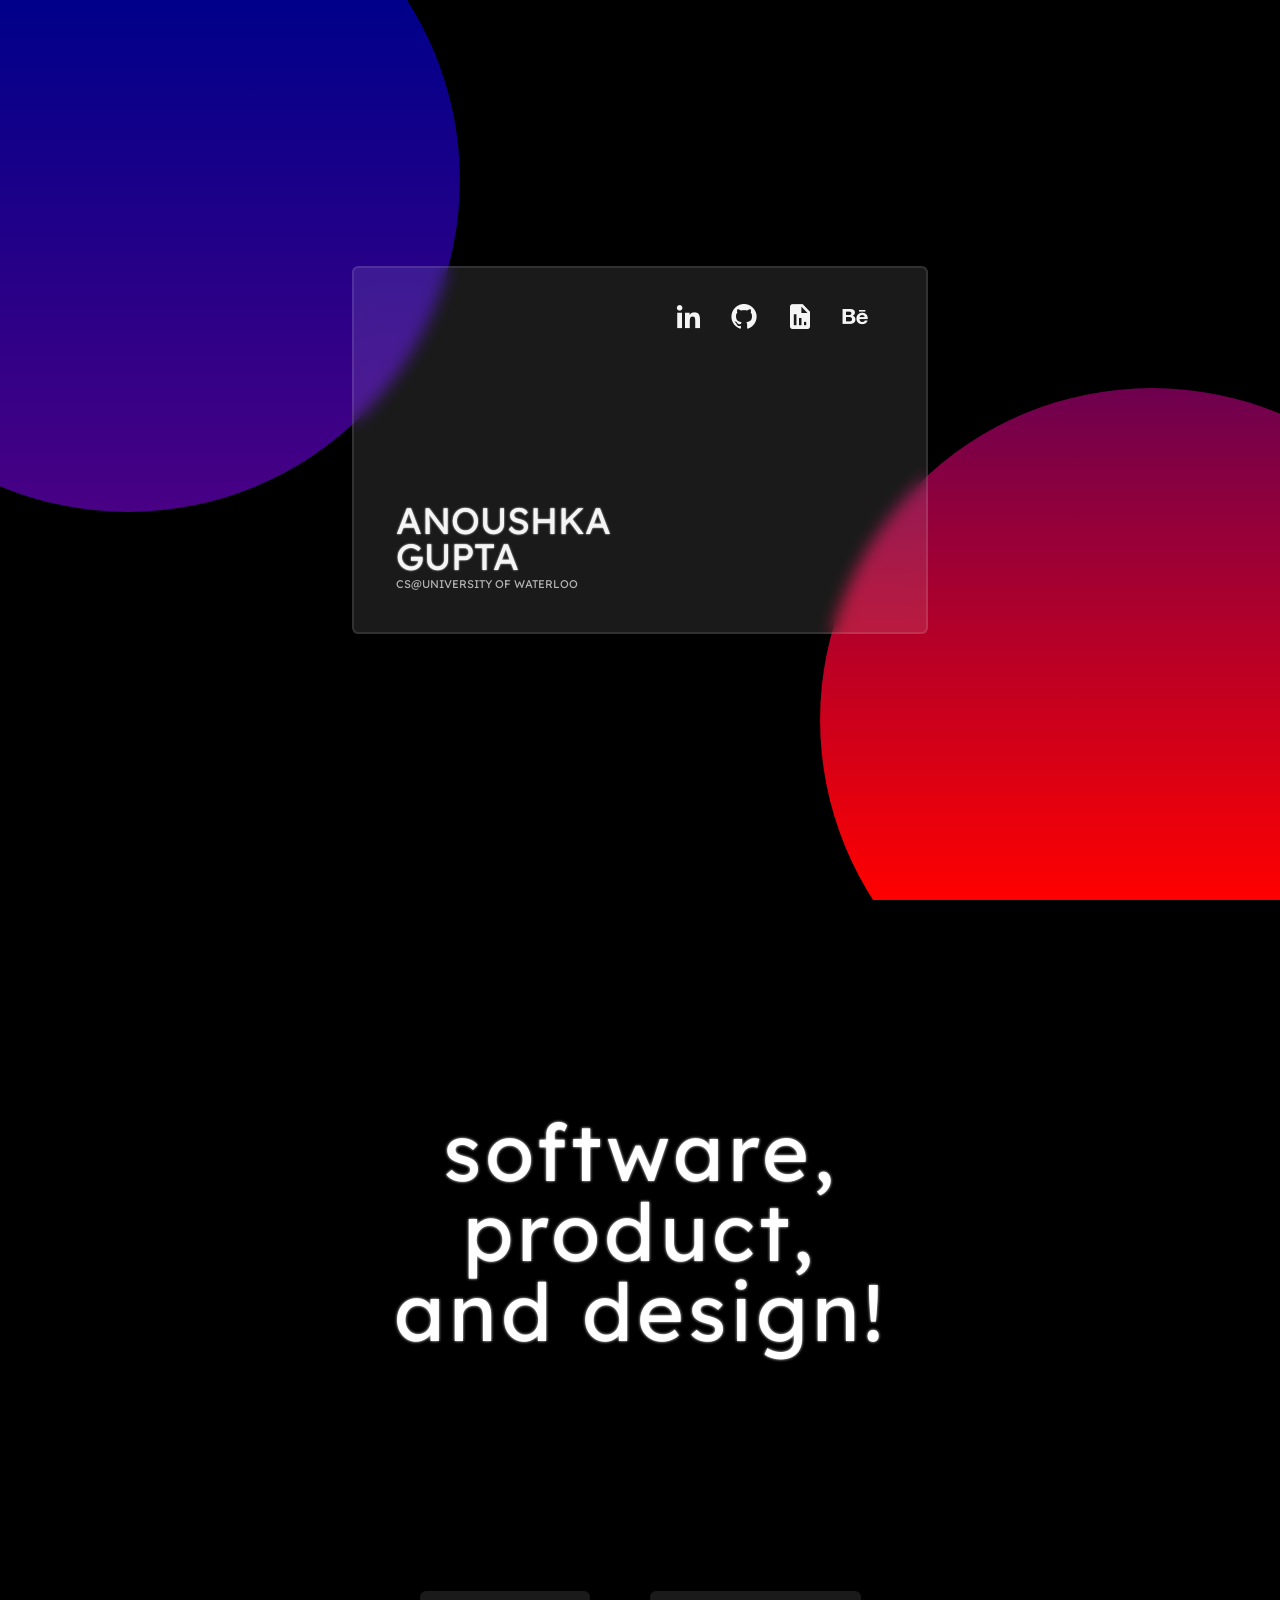
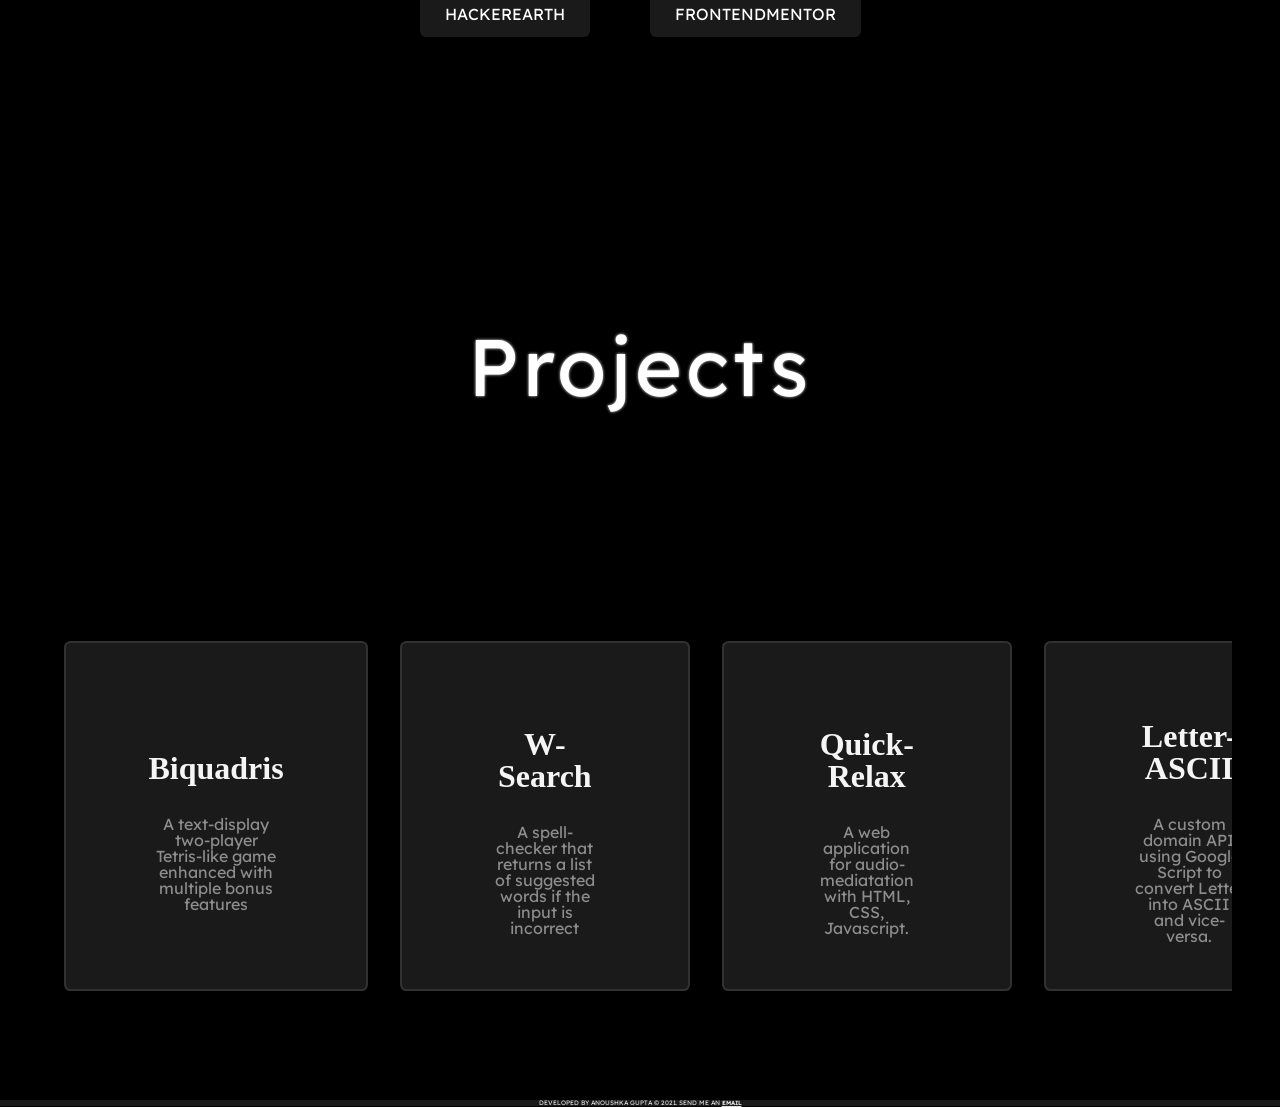
==== index.html @ e60e5bf3 "Updating for S22" ====
<!DOCTYPE html>
<html lang="en">
<head>
  <meta charset="UTF-8">
  <meta name="viewport" content="width=device-width, initial-scale=1.0">
  
  <title>Anoushka Gupta</title>
 

  <link href='https://unpkg.com/boxicons@2.0.7/css/boxicons.min.css' rel='stylesheet'>

   <link rel="preconnect" href="https://fonts.gstatic.com"> 
   <link href="https://fonts.googleapis.com/css2?family=Lexend+Deca&display=swap" rel="stylesheet">

   <link rel="preconnect" href="https://fonts.gstatic.com"> 
<link href="https://fonts.googleapis.com/css2?family=Inter:wght@400;700&family=Lexend+Deca&display=swap" rel="stylesheet">

  <link rel="stylesheet" href="style.css">


  <meta property="og:title" content="Anoushka Gupta">
  <meta property="og:image" content="https://anoushkagupta876.github.io/AnoushkaG/1.png">
<!-- <meta property="og:image:type" content="image/png">
<meta property="og:image:width" content="1200">
<meta property="og:image:height" content="627"> -->

<meta property="og:description" content="Anoushka Gupta Portfolio Website">

<meta property="og:url" content="https://anoushkagupta876.github.io/AnoushkaG/">

</head>
<body>
 <main>
   <!-- <section class="one">
     <div class="container">

       <img src="flower.png" alt="">
        <h1>Anoushka Gupta</h1>
       
      

        <div class="contact">
          <a href="https://www.linkedin.com/in/anoushkagupta876/"><i class='bx bxl-linkedin'></i></a>
          <a href="https://github.com/anoushkagupta876"><i class='bx bxl-github' ></i></a>
          <a href="https://drive.google.com/file/d/1BugUFkMf6nNYrSClUVj5r0f8w2D7JirQ/view?usp=sharing"><i class='bx bxs-report' ></i></a>
          <a href="https://www.behance.net/anoushkaguptaa"><i class='bx bxl-behance' ></i></a>
        </div>
     </div>
   </section> -->

   <section class="two">

     <div class="container2">
       
         <div class="container">

          <div class="name">
            <h1>Anoushka Gupta</h1>
            <p>CS@University of Waterloo</p>
          </div>
           
   
           <div class="contact">
             <a href="https://www.linkedin.com/in/anoushkagupta876/"><i class='bx bxl-linkedin'></i></a>
             <a href="https://github.com/anoushkagupta876"><i class='bx bxl-github' ></i></a>
             <a href="https://drive.google.com/file/d/1aOTqMyixsvARB3RuwVSK7rl6WWq67dU3/view?usp=sharing"><i class='bx bxs-report' ></i></a>
             <a href="https://www.behance.net/anoushkaguptaa"><i class='bx bxl-behance' ></i></a>
           </div>
        </div>
        </div>


        

        </div>
        </section>

       <section class="three">
         <div class="container2">
           <div class="container3">
             <div class="intro">
<!-- <p> Hi! I am currently pursuing Bachelor of Computer Science Co-op @ University of Waterloo (2025)</p> -->

<h1>
  software, <br> product, <br> and design!
</h1>
             </div>

            

         <div class="profile">
          <div class="container4">
            <h2>
              <a href="http://www.hackerearth.com/@anoushka30" class="">HackerEarth</a>
            </h2>
         
            <h2>
            <a href="https://www.frontendmentor.io/profile/anoushkagupta876" class="">
              Frontendmentor</a>
            </h2>

          </div>
         </div>
       </section>



       <section class="four">
         <div class="container2">


          <div class="container3">
            <div class="intro">
                <h1>
                  Projects
                </h1>
            </div>
          </div>

          <div class="vol">

                <a href="https://github.com/anoushkagupta876/biquadris" style="text-decoration: none"><div class="point">
      
                  <div class="overlay">
                    
                    <h2>Biquadris</h2>
                  <p>
                    A text-display two-player Tetris-like game enhanced with multiple bonus features
                  </p>
                  </div>
                  
                  </div></a>

               <div class="point">
      
                  <div class="overlay">
                    <h2>W-Search</h2>
                  <p>
                   A spell-checker that returns a list of suggested words if the input is incorrect                  
                    </p>
                  </div>
                  
                </div>
            
                <div class="point">
      
                  <div class="overlay">
                    <h2>Quick-Relax</h2>
                  <p>
                    A web application for audio-mediatation with HTML, CSS, Javascript.
                  </p>
                  </div>
                  
                </div>

                <div class="point">
      
                  <div class="overlay">
                    <h2>Letter-ASCII</h2>
                  <p>
                   A custom domain API using Google Script to convert Letter into ASCII and vice-versa.
                  </p>
                  </div>
                  
                </div>


                <div class="point">
      
                  <div class="overlay">
                    <h2>Soundmist</h2>
                  <p>
                    A playlist creation program created using C++ File Handling.
                  </p>
                  </div>
                  
                </div>


                <div class="point">
      
                  <div class="overlay">
                    <h2>iLearn</h2>
                  <p>
                    An UI/UX android concept to help the visually impaired be self-independent.
                  </p>
                  </div>
                  
                </div>

             </div>
           </div>
         </div>

         </div>
       </section>
        
 </main>

<footer>
  <p>
    Developed by Anoushka Gupta
    </a> &copy; 2021.
    Send me an <a href="mailto: a364gupt@uwaterloo.ca.com">email</a>
  </p>
</footer>

 
</body>
</html>
---- style.css ----
html, body, div, span, applet, object, iframe,
h1, h2, h3, h4, h5, h6, p, blockquote, pre,
a, abbr, acronym, address, big, cite, code,
del, dfn, em, img, ins, kbd, q, s, samp,
small, strike, strong, sub, sup, tt, var,
b, u, i, center,
dl, dt, dd, ol, ul, li,
fieldset, form, label, legend,
table, caption, tbody, tfoot, thead, tr, th, td,
article, aside, canvas, details, embed, 
figure, figcaption, footer, header, hgroup, 
menu, nav, output, ruby, section, summary,
time, mark, audio, video {
	margin: 0;
	padding: 0;
	border: 0;
	font-size: 100%;
	font: inherit;
	vertical-align: baseline;
}
/* HTML5 display-role reset for older browsers */
article, aside, details, figcaption, figure, 
footer, header, hgroup, menu, nav, section {
	display: block;
}
body {
	line-height: 1;
}
ol, ul {
	list-style: none;
}
blockquote, q {
	quotes: none;
}
blockquote:before, blockquote:after,
q:before, q:after {
	content: '';
	content: none;
}
table {
	border-collapse: collapse;
	border-spacing: 0;
}

/* --------- */


html{
  background-color: black;
  /* background: #161623; */
  /* overflow-y: hidden; */
  box-sizing: border-box;

}

body, .container2{
  display: flex;
  justify-content: center;
  align-items: center;
  flex-wrap: wrap;
  min-height: 100vh;
  /* background-color: silver; */
 
}


body{
  scroll-snap-type: y mandatory;

}

section{
  scroll-snap-align: start;
  height: 100vh;
  width: 100vw;
  position: relative;
  z-index: 20;
}
.two img{
  width: 200px;
}

.container{
  z-index: 20;
}

body::before{
  
  content: '';
  position: absolute;
  top: 0;
  left: 0;
  width: 100%;
  height: 100%;
  background: linear-gradient(#FF005C, #FC3C00 50%);
  background: linear-gradient(darkblue, red);
  clip-path: circle(30% at right 80%);
  position: fixed;
  
}


body::after{

  content: '';
  position: absolute;
  top: 0;
  left: 0;
  width: 100%;
  height: 100%;
  background: linear-gradient(darkblue
  ,purple );
  clip-path: circle(30% at 10% 20%);
  position: fixed;
}

.container{
background-color: rgba(255, 255, 255, 0.1);
backdrop-filter: blur(8px);
-webkit-backdrop-filter: blur(8px);
border: 2px solid rgba(255,255,255,0.1);
border-radius: 0.4em;

width: 60vw;
max-width: 508px;
height: 40vw;
max-height: 300px;

display: flex;
flex-direction: row;
justify-content: center;
align-items: center;

padding: 2em;

}

.name{
  flex: 1;
  align-self: flex-end;
  margin: 0.6em;
}
.container h1{
  
  font-family: 'Lexend Deca';
  text-transform: uppercase;
/* color: rgba(255, 255, 255, 0.8); */
color: whitesmoke;
font-size: 1.5em;
margin: 4px 0;
text-shadow: 0 0 2px white;
/* background-color: cornflowerblue; */
}

.container p{
  color: hsl(0, 0%, 70%);

  font-family: 'Lexend Deca';
  text-transform: uppercase;
  font-size: 0.7em;
  /* margin-left: 5px; */
}

.contact{
  flex: 1;
align-self: flex-start;
display: flex;
flex-direction: row;
justify-content: space-evenly;
/* background-color: crimson; */
}

i{
  font-size: 1.3em;
  color: whitesmoke;
  margin: 2px;
}


.container3{
  width: 90%;
  max-width: 960px;
  /* background-color: rgba(255, 255, 255, 0.5); */
  display: flex;
  flex-direction: column;
  justify-content: space-between;
   align-items: center;
   text-align: center;
}


.intro{
  width: 80%;
  max-width: 500px;;
  /* background-color: rgba(255, 255, 255, 0.5); */
  border-radius: 0.4em;
  padding: 1em 2em;
  margin: 2em 0;

}

.intro h1{

  font-family: 'Lexend Deca', cursive;
  font-size: 5em;
  letter-spacing: 4px;
 color: white;
 text-shadow: 0px 0px 3px whitesmoke;
 /* backdrop-filter: blur(10px);
 -webkit-backdrop-filter: blur(12px); */
}



.overlay h2{
  font-weight: bold;
  margin: 1em;
  font-size: 2em;
  color: whitesmoke;

}

.overlay p{
  font-family: 'Lexend Deca', sans-serif;
  padding: 0 1.5em;
  /* margin: 1em 0; */
  text-align: center;
  color: rgba(255, 255, 255, 0.5);
}

.profile{
  margin-top: 12em;
}
.container4{
  /* background-color: yellow; */
  display: flex;
 flex-direction: row;
 justify-content: center;
 align-items: flex-end;
}


.container4 h2{
  flex: 1;
  margin: 0 30px;
  border-radius: .4em;
  background-color:rgba(255, 255, 255, 0.1);
  padding: 15px 25px;
text-transform: uppercase;
font-family: "Lexend Deca", sans-serif;
  backdrop-filter: blur(8px);
  -webkit-backdrop-filter: blur(8px);
  font-size: 1em;
}

.container4 h2 a{
  color: white;
  text-decoration: none;
}

.vol{

  align-self: flex-start;
  display: flex;
/* justify-content: space-between; */
align-items: center;
text-align: center;
overflow: auto;
margin: 1em 2em;
/* background-color: tomato; */

}



.point{
  flex: 1;
  display: inline-block;
  /* background-color: rgba(255, 255, 255, 0.5); */
  border: 2px solid rgba(255, 255, 255, 0.1);
 width: 96%;
 max-width: 300px;
 
  border-radius: 0.4em;
  margin: 2em 1em;
  /* padding: 2em 0; */
background-color: indigo;
background-color: rgba(255, 255, 255, 0.1);
backdrop-filter: blur(8px);
-webkit-backdrop-filter: blur(8px);

}

.overlay{
  
  padding: 2em 2em;
margin: 1em 2em;
  height: 250px;
  /* background-color: teal; */
  display: flex;
  flex-direction: column;
  justify-content: center;
  align-items: center;
}



@media (max-width: 600px){
  
  .intro h1{
    font-size: 2em;
  }

  .container4{
    /* background-color: yellow; */
   
   flex-direction: column;
   justify-content: space-evenly;
   align-items: center;
  }

  .container4 h2{
    margin: 1em 0;
  }

  .vol{
    margin: auto 0.2em;
  }

  .overlay{
    padding: 0.2em 0.2em;
    margin: 1em 2em;
  }

  .profile{
    margin-top: 6em;
  }
  
}

@media (min-width: 500px){
  .container h1{
    /* background-color: yellowgreen; */
    font-size: 2.1em;
    
  }


  i{
    font-size: 1.9em;
  }
  

}

@media (min-width: 800px){
  .container h1{
    /* background-color: yellowgreen; */
    font-size: 2.3em;
  }



  i{
    font-size: 1.9em;
  }



  

}


@media (min-width: 1100px){

section{
  height: 100vh;
}
body:before{
  clip-path: circle(30% at 90% 80%);
}

body:after{
  /* clip-path: circle(300px at 30% 30%); */
  
}

.vol{
  margin: auto 3em;
  /* background-color: tomato; */
}


}


@media (min-width: 1500px){

  .section{
    height: 100vh;
  }
  body:before{
    clip-path: circle(40% at 88% bottom);
    background: linear-gradient(darkblue, red);
    /* background: linear-gradient(-1deg, #f00, #f0f); */
  }
  
  body:after{
    clip-path: circle(45% at 10% top);    
  }
}

footer{
  width: 100%;
  z-index: 20;
  backdrop-filter: blur(10px);
  -webkit-background-filter: blur(10px) ;
  /* background-color: white; */
  background-color: rgba(255, 255, 255, 0.1);
}
footer p{
text-align: center;
color: rgb(245, 245, 245, 0.9);
font-weight: normal;
font-size: 0.4em;
  font-family: 'Lexend Deca', sans-serif;
  text-transform: uppercase;
}

footer p a{
  color: rgb(245, 245, 245, 0.9);
  font-weight: bold;
  font-size: 0.5em;
    font-family: 'Lexend Deca', sans-serif;
    text-transform: uppercase;
    
  }
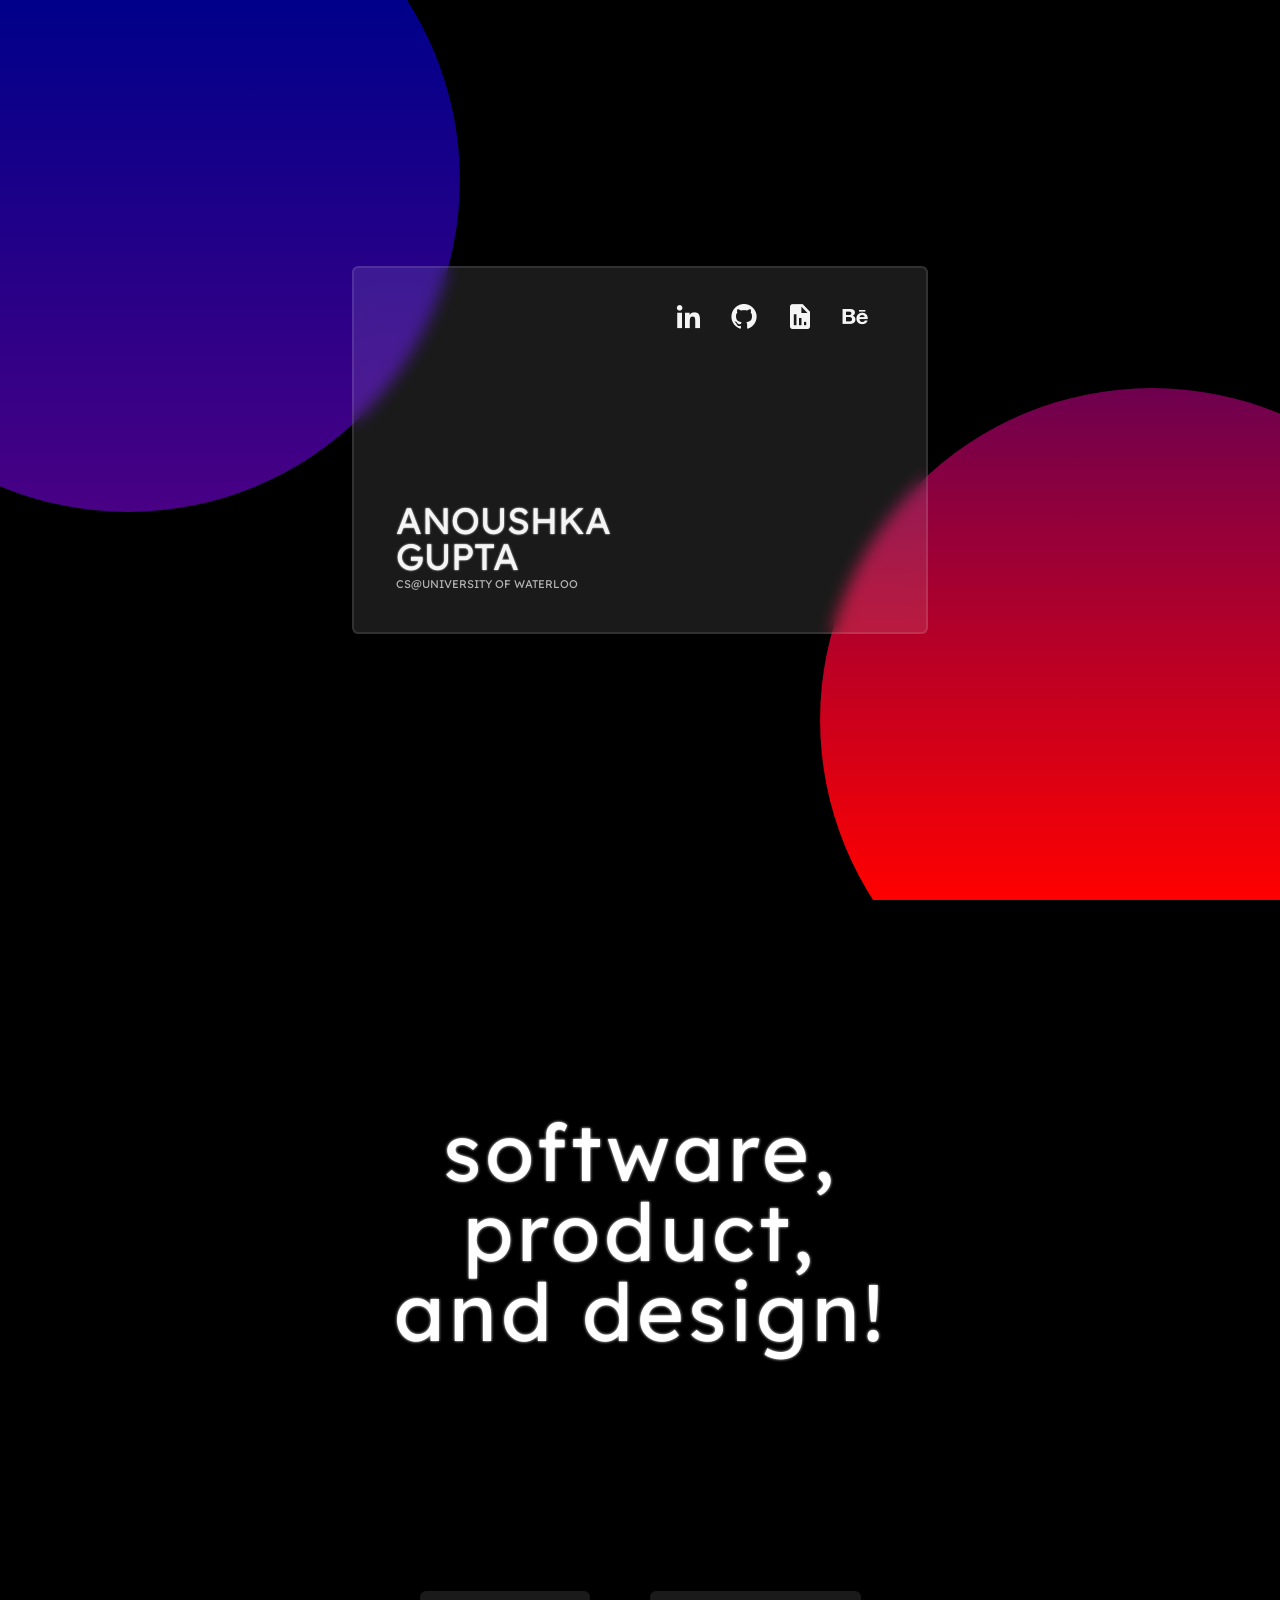
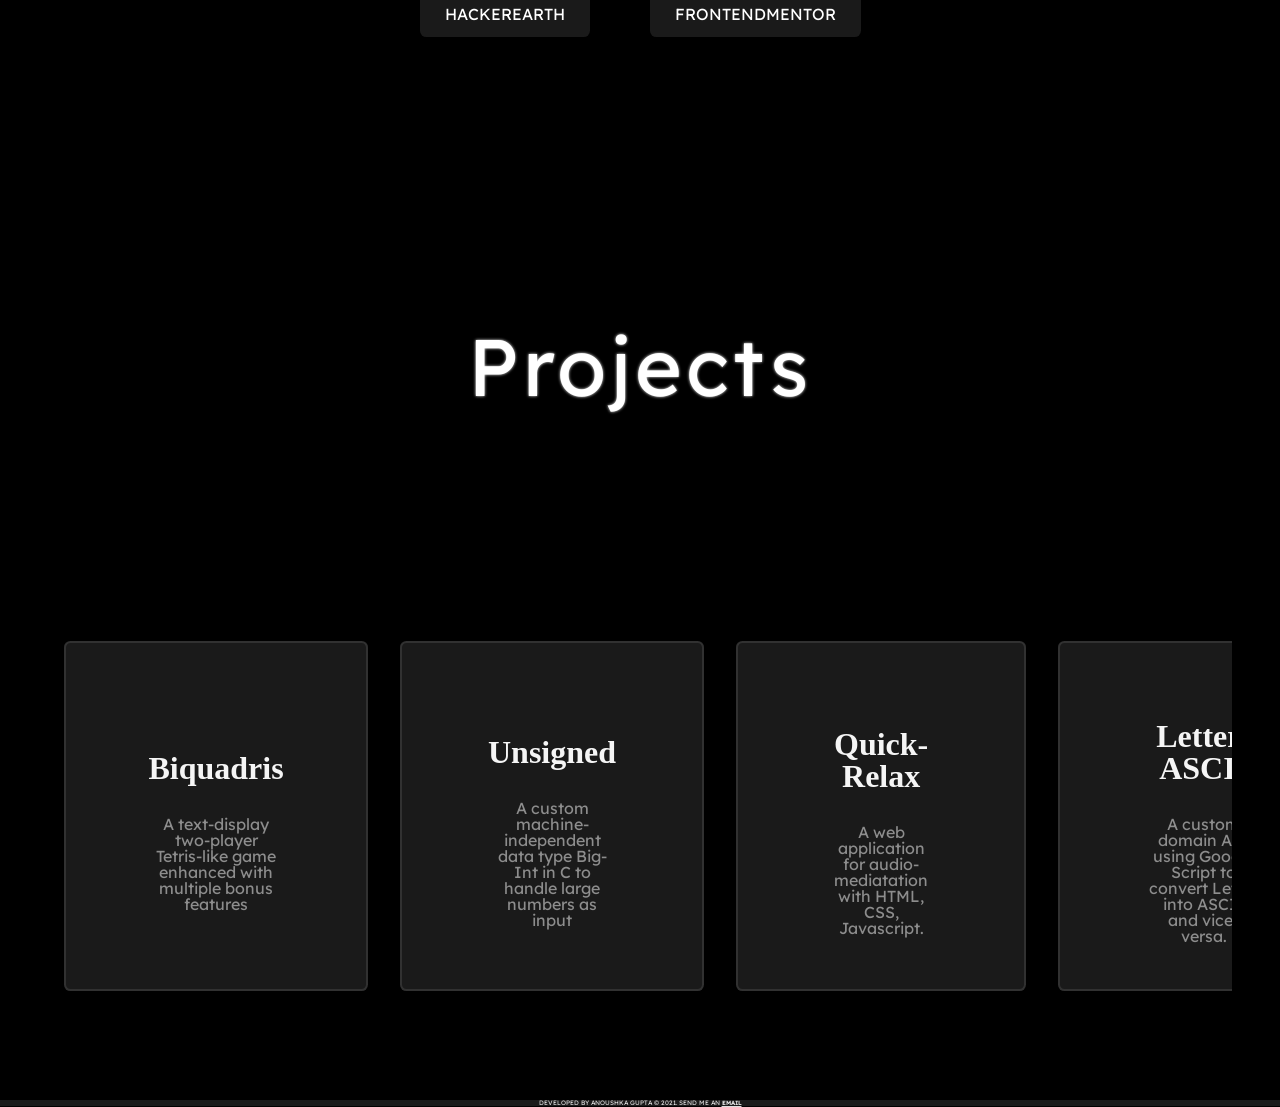
==== commit 922504ed: "Update index.html" ====
--- a/index.html
+++ b/index.html
@@ -131,16 +131,17 @@
                   
                   </div></a>
 
+             <a href="https://github.com/anoushkagupta876/Big-Integers" style="text-decoration: none">
                <div class="point">
       
                   <div class="overlay">
-                    <h2>W-Search</h2>
-                  <p>
-                   A spell-checker that returns a list of suggested words if the input is incorrect                  
+                    <h2>Unsigned</h2>
+                  <p>
+                   A custom machine-independent data type Big-Int in C to handle large numbers as input                
                     </p>
                   </div>
                   
-                </div>
+               </div></a>
             
                 <div class="point">
       
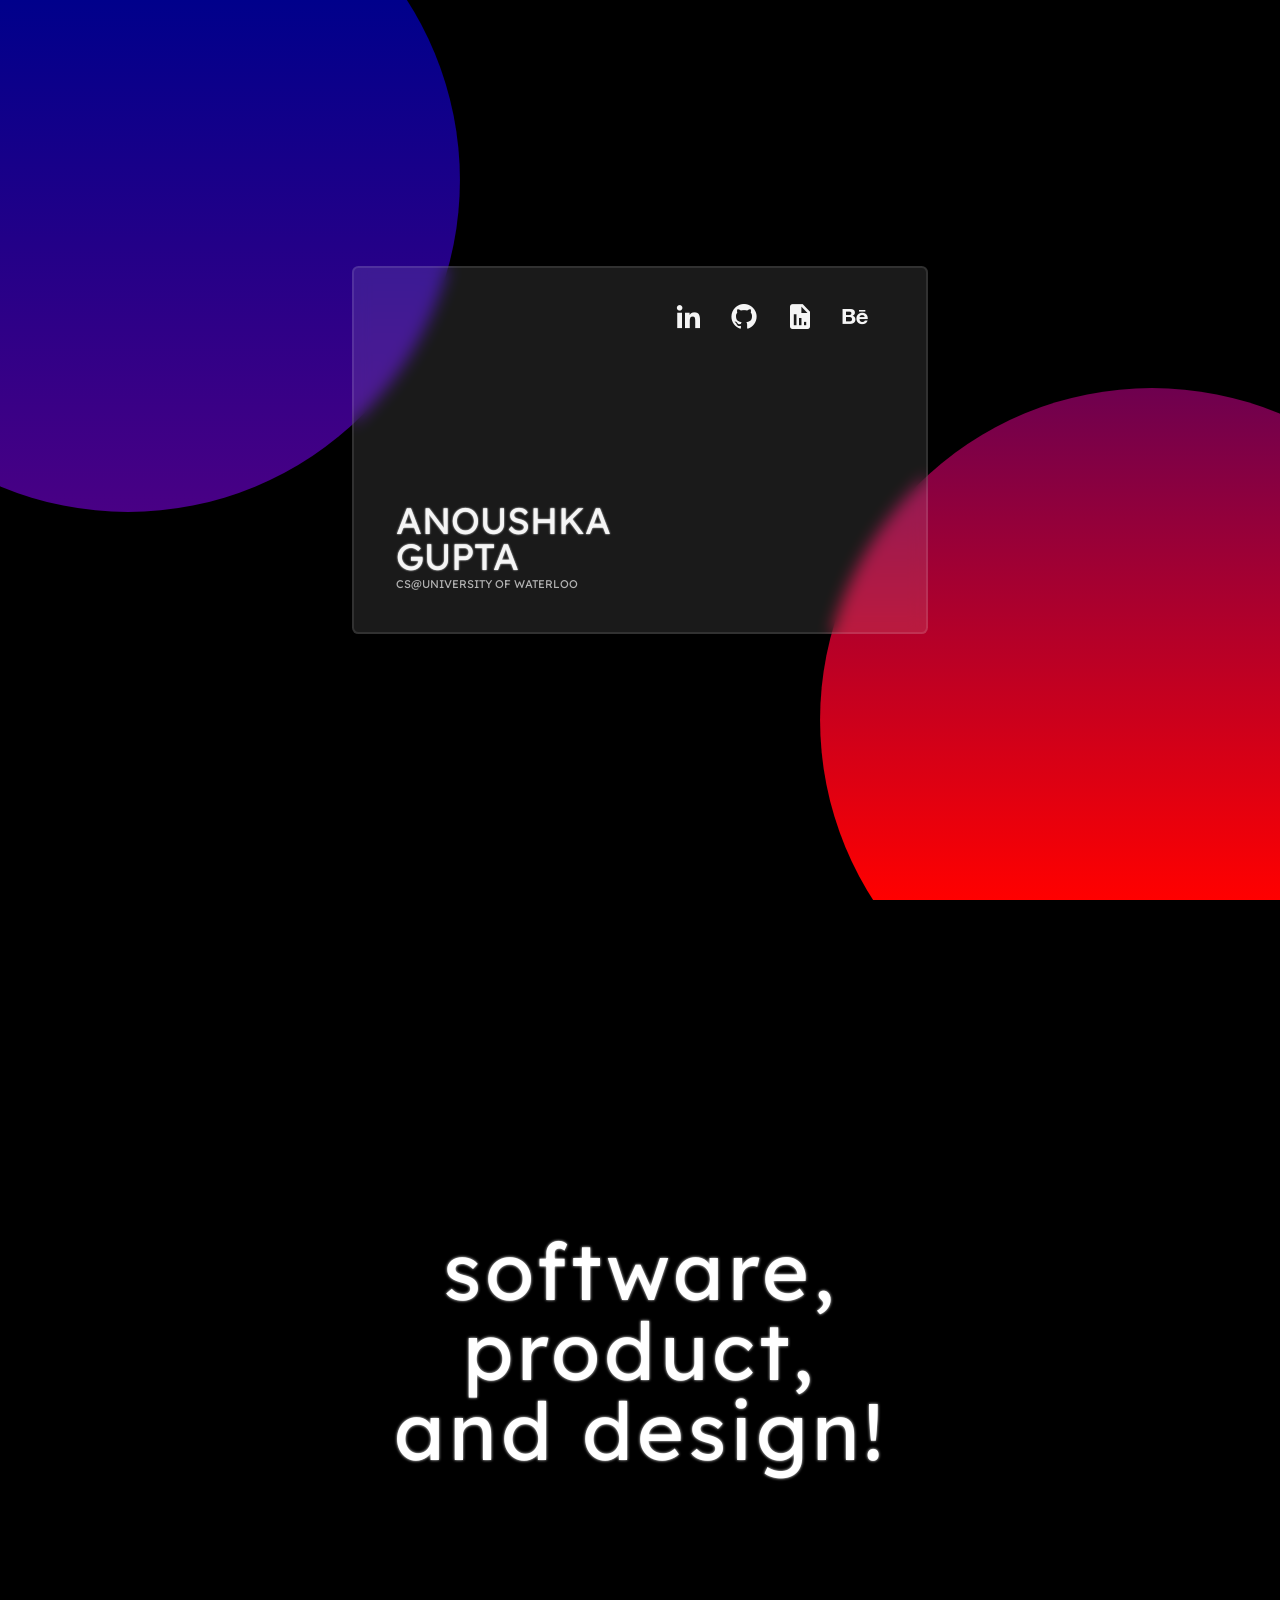
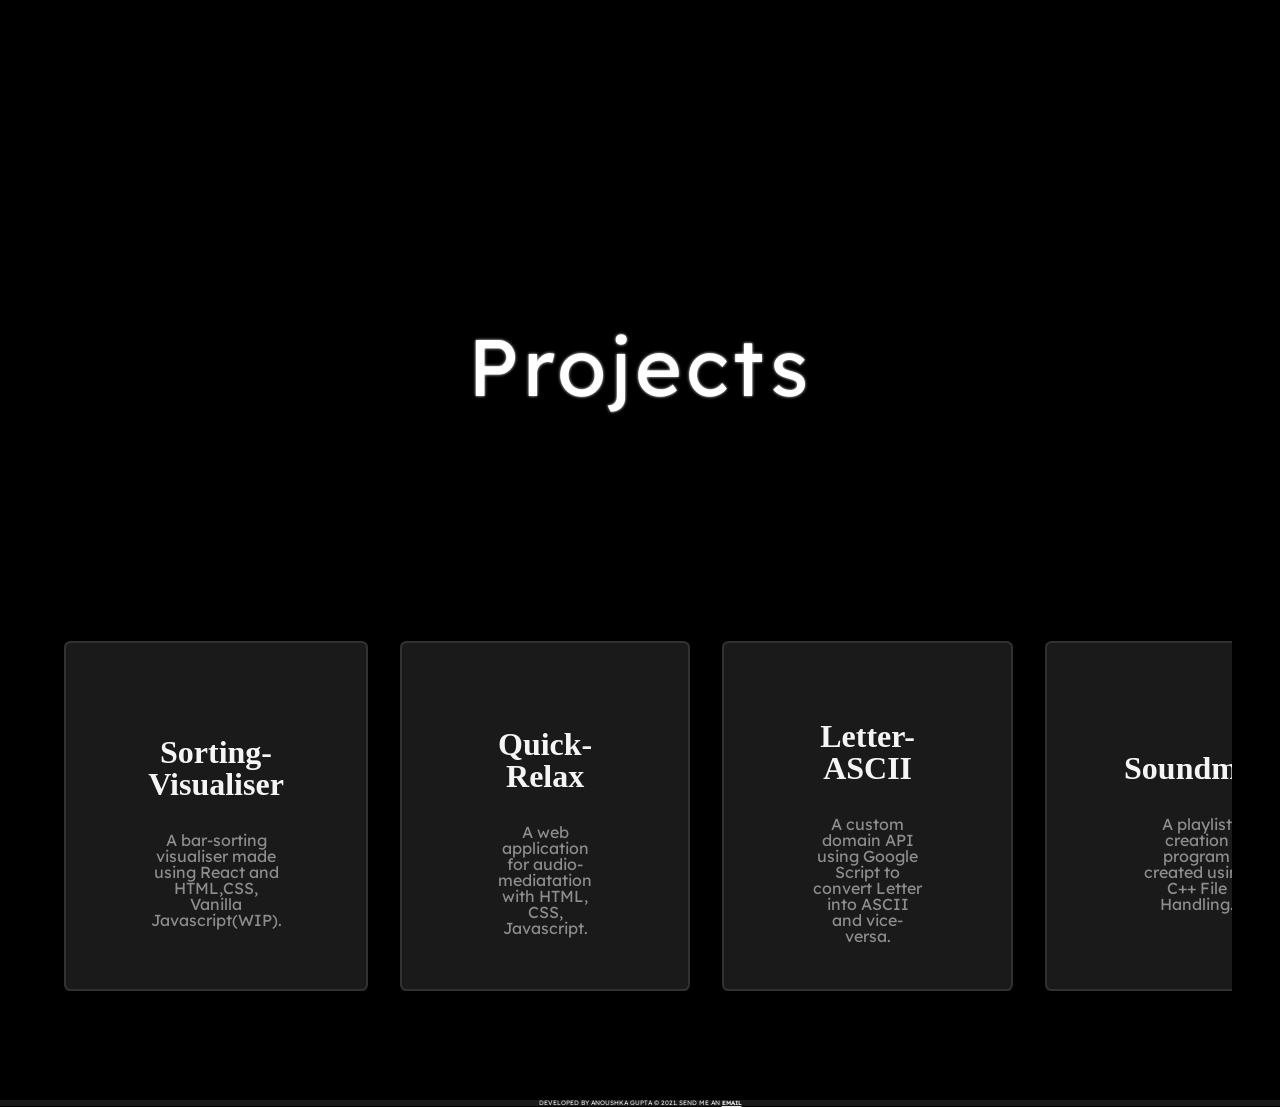
==== commit b2b16390: "Update index.html" ====
--- a/index.html
+++ b/index.html
@@ -88,7 +88,7 @@
 
             
 
-         <div class="profile">
+         <!-- <div class="profile">
           <div class="container4">
             <h2>
               <a href="http://www.hackerearth.com/@anoushka30" class="">HackerEarth</a>
@@ -100,7 +100,7 @@
             </h2>
 
           </div>
-         </div>
+         </div> -->
        </section>
 
 
@@ -119,30 +119,17 @@
 
           <div class="vol">
 
-                <a href="https://github.com/anoushkagupta876/biquadris" style="text-decoration: none"><div class="point">
+                <div class="point">
       
                   <div class="overlay">
-                    
-                    <h2>Biquadris</h2>
+                    <h2>Sorting-Visualiser</h2>
                   <p>
-                    A text-display two-player Tetris-like game enhanced with multiple bonus features
+                    A bar-sorting visualiser made using React and HTML,CSS, Vanilla Javascript(WIP).
                   </p>
                   </div>
                   
-                  </div></a>
+                </div>
 
-             <a href="https://github.com/anoushkagupta876/Big-Integers" style="text-decoration: none">
-               <div class="point">
-      
-                  <div class="overlay">
-                    <h2>Unsigned</h2>
-                  <p>
-                   A custom machine-independent data type Big-Int in C to handle large numbers as input                
-                    </p>
-                  </div>
-                  
-               </div></a>
-            
                 <div class="point">
       
                   <div class="overlay">
@@ -208,4 +195,4 @@
 
  
 </body>
-</html>
+</html>
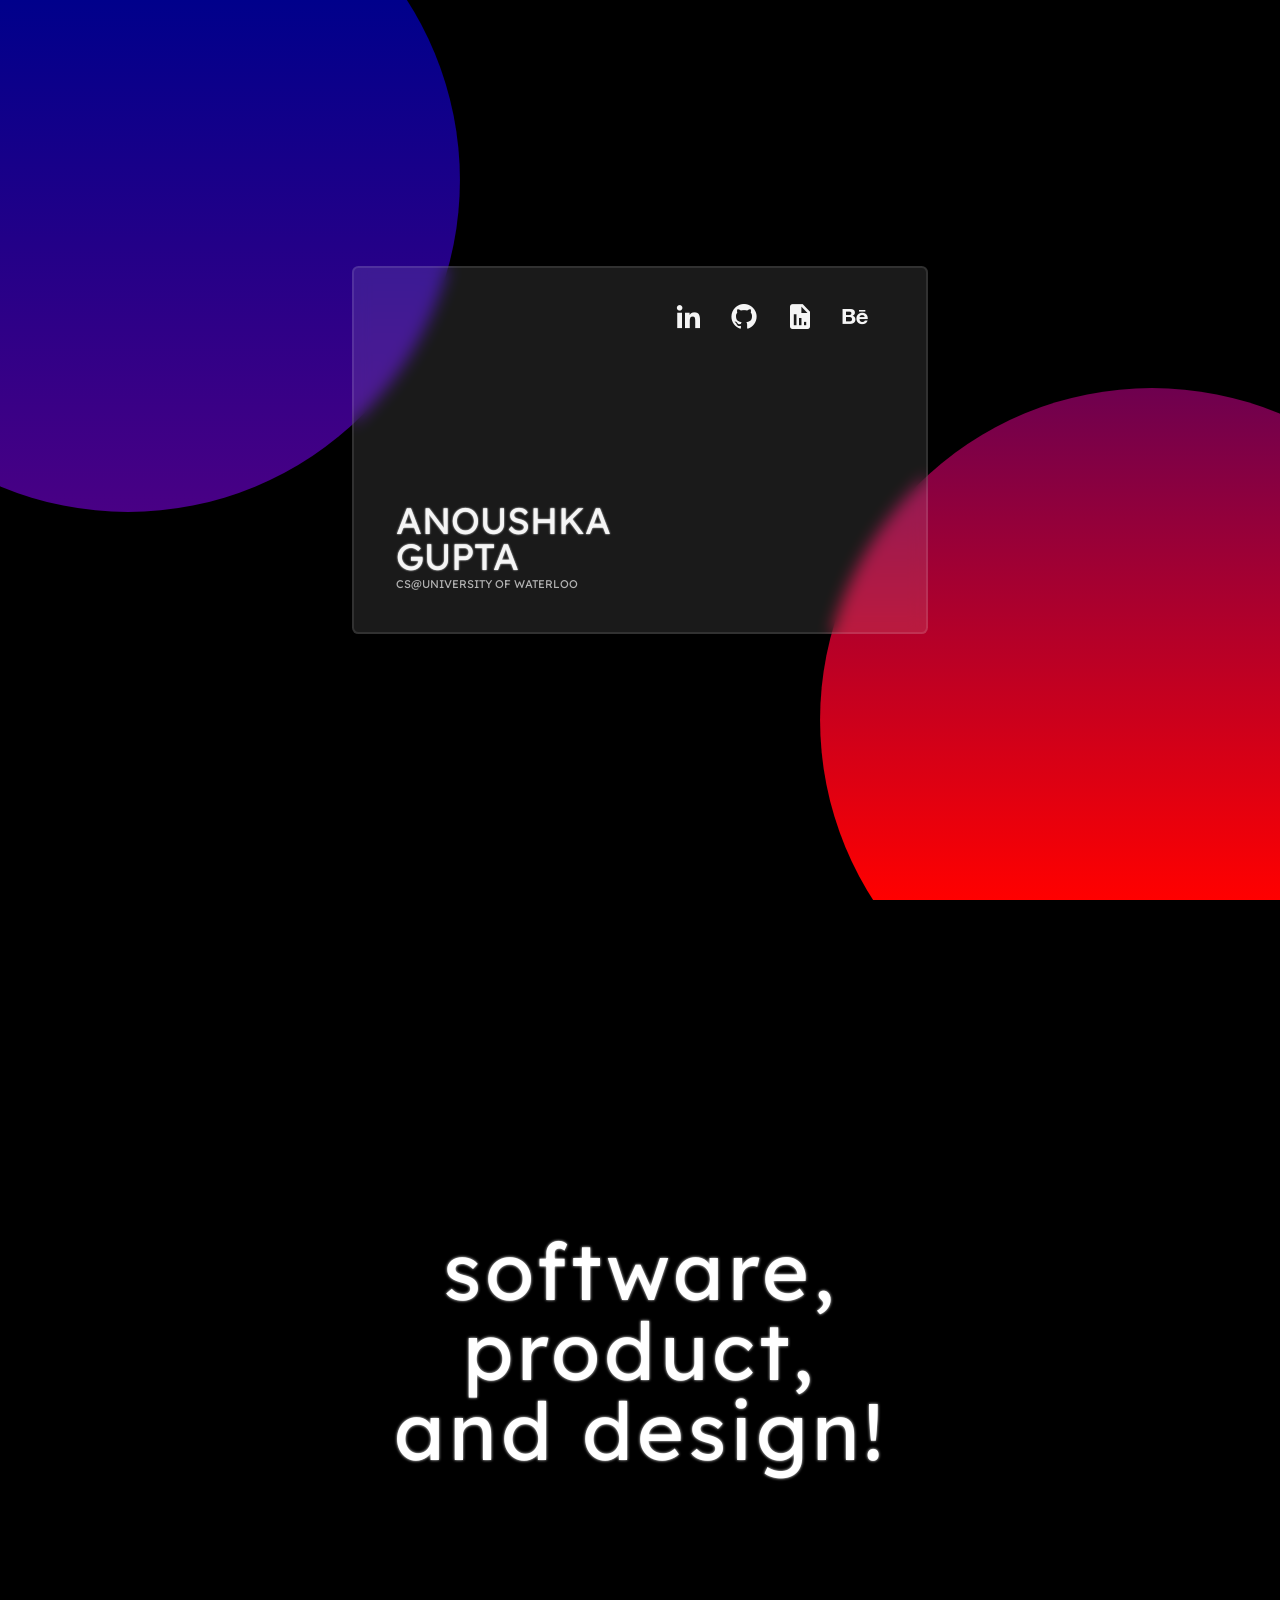
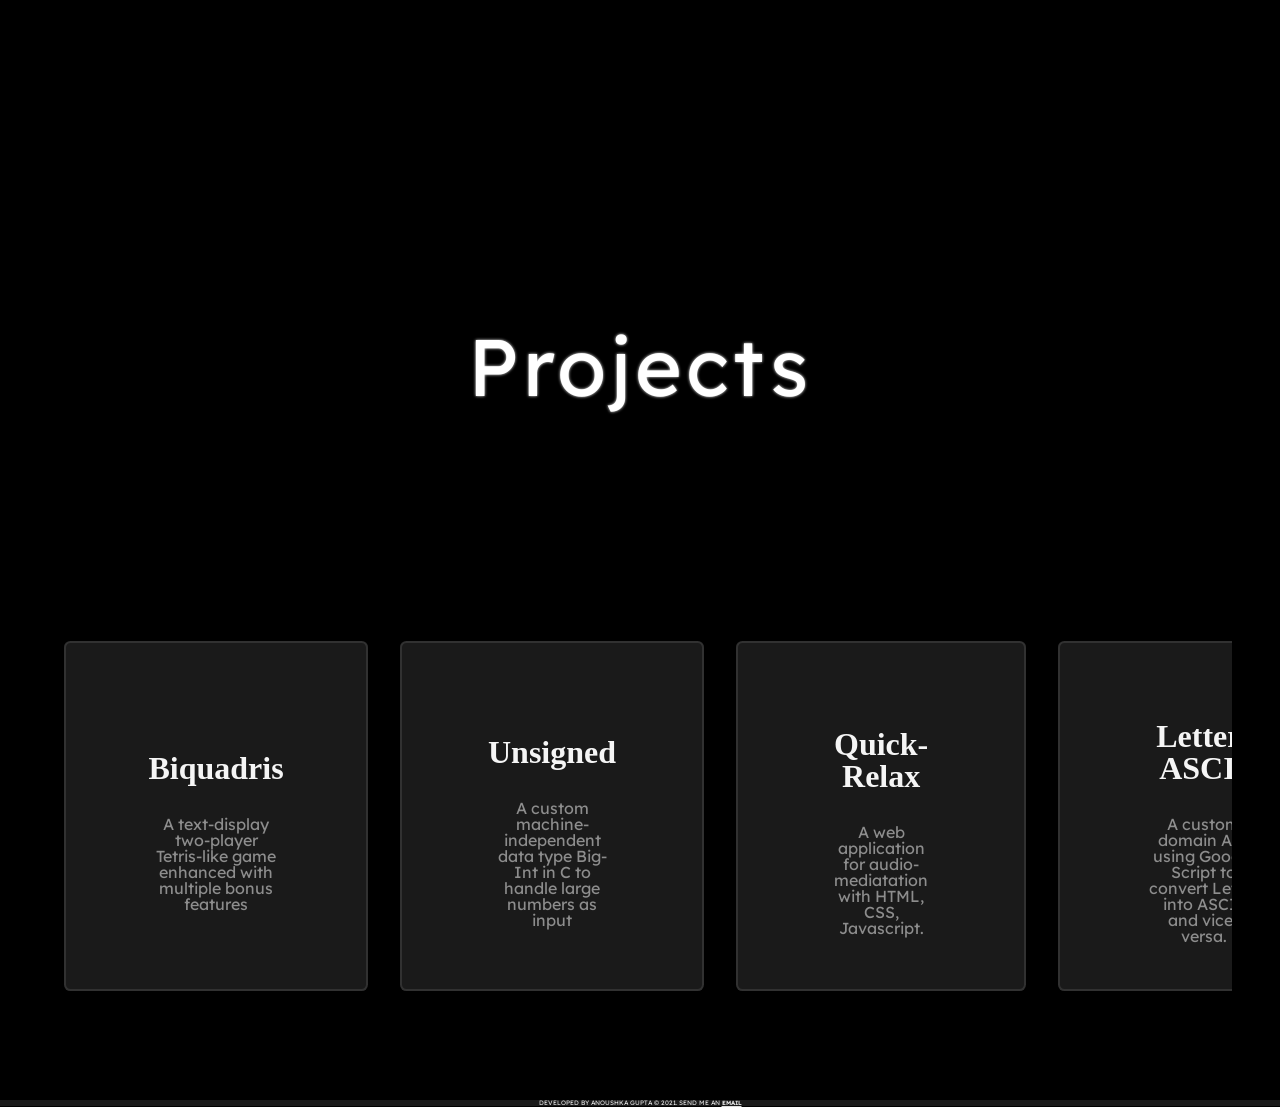
==== commit 52ac4086: "Merge branch 'main' of https://github.com/anoushkagupta876/AnoushkaG into main" ====
--- a/index.html
+++ b/index.html
@@ -42,7 +42,7 @@
         <div class="contact">
           <a href="https://www.linkedin.com/in/anoushkagupta876/"><i class='bx bxl-linkedin'></i></a>
           <a href="https://github.com/anoushkagupta876"><i class='bx bxl-github' ></i></a>
-          <a href="https://drive.google.com/file/d/1BugUFkMf6nNYrSClUVj5r0f8w2D7JirQ/view?usp=sharing"><i class='bx bxs-report' ></i></a>
+          <a href="https://shade-work-c37.notion.site/GUIDE-TO-A-WELL-BALANCED-COLOUR-PALETTE-26899f799c0d47428e3061e043b6cc99"><i class='bx bxs-report' ></i></a>
           <a href="https://www.behance.net/anoushkaguptaa"><i class='bx bxl-behance' ></i></a>
         </div>
      </div>
@@ -63,7 +63,7 @@
            <div class="contact">
              <a href="https://www.linkedin.com/in/anoushkagupta876/"><i class='bx bxl-linkedin'></i></a>
              <a href="https://github.com/anoushkagupta876"><i class='bx bxl-github' ></i></a>
-             <a href="https://drive.google.com/file/d/1aOTqMyixsvARB3RuwVSK7rl6WWq67dU3/view?usp=sharing"><i class='bx bxs-report' ></i></a>
+             <a href="https://shade-work-c37.notion.site/GUIDE-TO-A-WELL-BALANCED-COLOUR-PALETTE-26899f799c0d47428e3061e043b6cc99"><i class='bx bxs-report' ></i></a>
              <a href="https://www.behance.net/anoushkaguptaa"><i class='bx bxl-behance' ></i></a>
            </div>
         </div>
@@ -119,17 +119,30 @@
 
           <div class="vol">
 
-                <div class="point">
-      
-                  <div class="overlay">
-                    <h2>Sorting-Visualiser</h2>
-                  <p>
-                    A bar-sorting visualiser made using React and HTML,CSS, Vanilla Javascript(WIP).
-                  </p>
-                  </div>
-                  
-                </div>
-
+                <a href="https://github.com/anoushkagupta876/biquadris" style="text-decoration: none"><div class="point">
+      
+                  <div class="overlay">
+                    
+                    <h2>Biquadris</h2>
+                  <p>
+                    A text-display two-player Tetris-like game enhanced with multiple bonus features
+                  </p>
+                  </div>
+                  
+                  </div></a>
+
+             <a href="https://github.com/anoushkagupta876/Big-Integers" style="text-decoration: none">
+               <div class="point">
+      
+                  <div class="overlay">
+                    <h2>Unsigned</h2>
+                  <p>
+                   A custom machine-independent data type Big-Int in C to handle large numbers as input                
+                    </p>
+                  </div>
+                  
+               </div></a>
+            
                 <div class="point">
       
                   <div class="overlay">
@@ -195,4 +208,4 @@
 
  
 </body>
-</html>+</html>
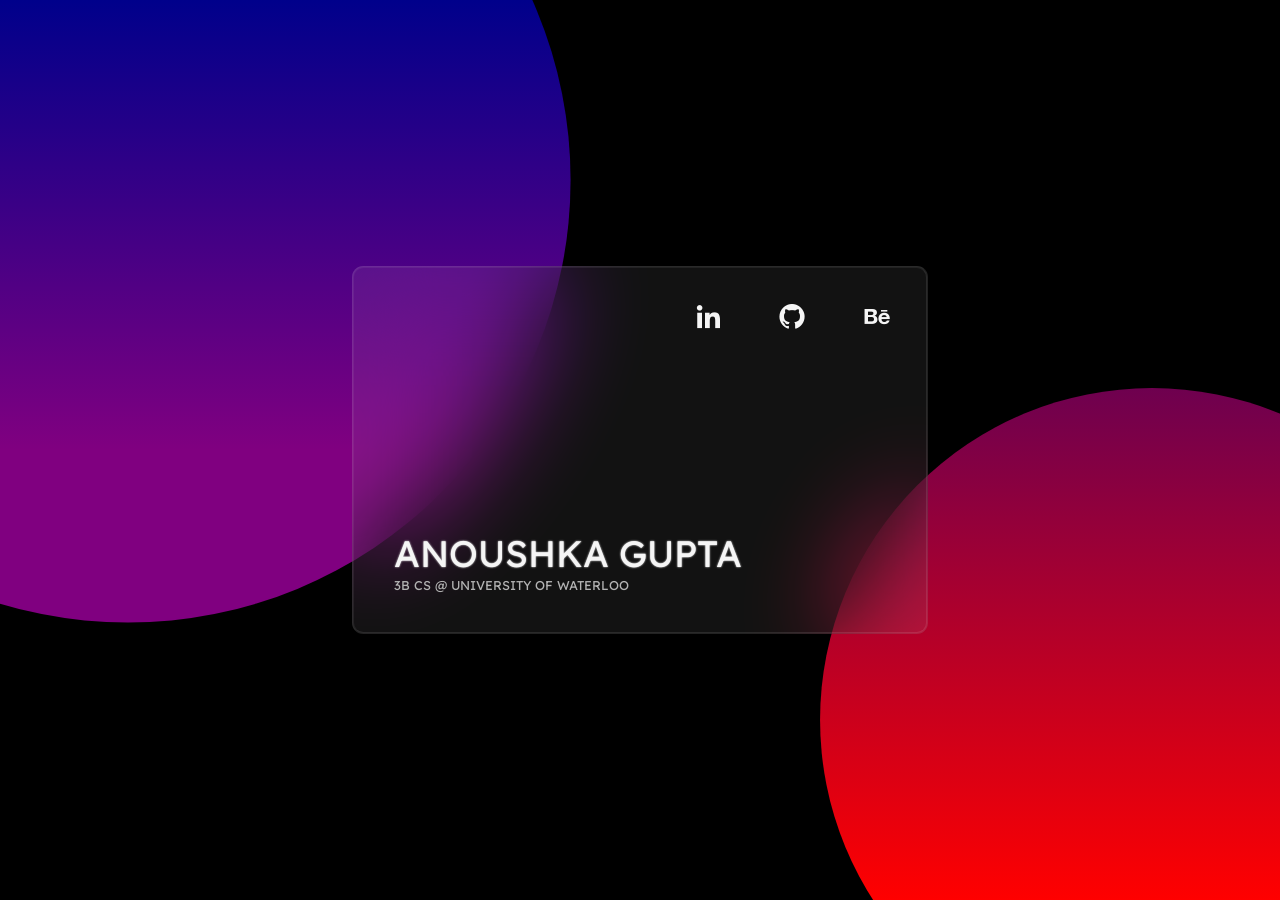
==== commit 91acaa65: "switch index.html switch index.html for hosting" ====
--- a/index.html
+++ b/index.html
@@ -1,211 +1,254 @@
 <!DOCTYPE html>
 <html lang="en">
+
 <head>
   <meta charset="UTF-8">
   <meta name="viewport" content="width=device-width, initial-scale=1.0">
-  
   <title>Anoushka Gupta</title>
- 
+
 
   <link href='https://unpkg.com/boxicons@2.0.7/css/boxicons.min.css' rel='stylesheet'>
 
-   <link rel="preconnect" href="https://fonts.gstatic.com"> 
-   <link href="https://fonts.googleapis.com/css2?family=Lexend+Deca&display=swap" rel="stylesheet">
-
-   <link rel="preconnect" href="https://fonts.gstatic.com"> 
-<link href="https://fonts.googleapis.com/css2?family=Inter:wght@400;700&family=Lexend+Deca&display=swap" rel="stylesheet">
-
-  <link rel="stylesheet" href="style.css">
+  <link rel="preconnect" href="https://fonts.gstatic.com">
+  <link href="https://fonts.googleapis.com/css2?family=Lexend+Deca&display=swap" rel="stylesheet">
+
+  <link rel="preconnect" href="https://fonts.gstatic.com">
+
+  <link href="https://fonts.googleapis.com/css2?family=Inter:wght@400;700&family=Lexend+Deca&display=swap"
+    rel="stylesheet">
+
+  <link rel="stylesheet" href="style2.css">
 
 
   <meta property="og:title" content="Anoushka Gupta">
   <meta property="og:image" content="https://anoushkagupta876.github.io/AnoushkaG/1.png">
-<!-- <meta property="og:image:type" content="image/png">
-<meta property="og:image:width" content="1200">
-<meta property="og:image:height" content="627"> -->
-
-<meta property="og:description" content="Anoushka Gupta Portfolio Website">
-
-<meta property="og:url" content="https://anoushkagupta876.github.io/AnoushkaG/">
-
+  <meta property="og:description" content="Anoushka Gupta Portfolio Website">
+  <meta property="og:url" content="https://anoushkagupta876.github.io/AnoushkaG/">
 </head>
+
 <body>
- <main>
-   <!-- <section class="one">
-     <div class="container">
-
-       <img src="flower.png" alt="">
-        <h1>Anoushka Gupta</h1>
-       
-      
-
-        <div class="contact">
-          <a href="https://www.linkedin.com/in/anoushkagupta876/"><i class='bx bxl-linkedin'></i></a>
-          <a href="https://github.com/anoushkagupta876"><i class='bx bxl-github' ></i></a>
-          <a href="https://shade-work-c37.notion.site/GUIDE-TO-A-WELL-BALANCED-COLOUR-PALETTE-26899f799c0d47428e3061e043b6cc99"><i class='bx bxs-report' ></i></a>
-          <a href="https://www.behance.net/anoushkaguptaa"><i class='bx bxl-behance' ></i></a>
-        </div>
-     </div>
-   </section> -->
-
-   <section class="two">
-
-     <div class="container2">
-       
-         <div class="container">
+  <div class="stars" style="z-index: -3"></div>
+  <div class="twinkling" style="z-index: -1"></div>
+  
+  <div class="scroller">
+    <section>
+      <div class="outer">
+        <div class="card">
 
           <div class="name">
             <h1>Anoushka Gupta</h1>
-            <p>CS@University of Waterloo</p>
-          </div>
-           
-   
-           <div class="contact">
-             <a href="https://www.linkedin.com/in/anoushkagupta876/"><i class='bx bxl-linkedin'></i></a>
-             <a href="https://github.com/anoushkagupta876"><i class='bx bxl-github' ></i></a>
-             <a href="https://shade-work-c37.notion.site/GUIDE-TO-A-WELL-BALANCED-COLOUR-PALETTE-26899f799c0d47428e3061e043b6cc99"><i class='bx bxs-report' ></i></a>
-             <a href="https://www.behance.net/anoushkaguptaa"><i class='bx bxl-behance' ></i></a>
-           </div>
+            <p>3B CS @ University of Waterloo</p>
+          </div>
+
+          <div class="contact">
+            <a href="https://www.linkedin.com/in/anoushkagupta876/"><i class='bx bxl-linkedin'></i></a>
+            <a href="https://github.com/anoushkagupta876"><i class='bx bxl-github'></i></a>
+            <!-- <a
+              href="https://shade-work-c37.notion.site/GUIDE-TO-A-WELL-BALANCED-COLOUR-PALETTE-26899f799c0d47428e3061e043b6cc99"><i
+                class='bx bxs-report'></i></a> -->
+            <a href="https://www.behance.net/anoushkaguptaa"><i class='bx bxl-behance'></i></a>
+          </div>
         </div>
+    </section>
+    <section>
+      <div class="software-container">
+        <h1 style="">
+          <span style="text-align: start;">
+            hi there! I'm
+          </span>
+          
+          <br> 
+          <span style="-webkit-text-stroke: 2px whitesmoke; color: transparent; font-size: 2em; ">
+            Fullstack Developer
+          </span>
+          <br>
+          with an eye for design
+
+        </h1>
+      </div>
+    </section>
+    <section style="display: none;">
+      <div class="work-container">
+       
+        <div class="work-heading">
+          <h1>
+            Experience
+          </h1>
         </div>
-
-
-        
-
+        <div class="work-card-container">
+
+            <div class="work-card">
+
+              <div class="work-card-content">
+
+                <h2>Rocscience</h2>
+                <p>
+                  <span>                    Fullstack Web Developer   (Intern)
+                  </span>
+                  <br>
+                  <br>
+                  Jan 2023 - April 2023
+                  <br>
+
+                </p>
+              </div>
+
+            </div>
+
+            <div class="work-card">
+
+              <div class="work-card-content">
+
+                <h2>Big Blue Bubble</h2>
+                <p>
+                  Data Analyst (Intern)
+
+                  <br>
+                  <br>
+                  May 2022 - Aug 2022
+                </p>
+              </div>
+
+            </div>
+
+            <div class="work-card">
+
+              <div class="work-card-content">
+
+                <h2>University of Waterloo</h2>
+                <p>
+                  Web Developer (Intern)
+
+                  <br>
+                  <br>
+                  Sept 2021 - Dec 2021
+                </p>
+              </div>
+            </div>
+            </div>
+         
+      </div>
+    </section>
+    <section>
+      <div class="project-container">
+
+        <div class="project-flex-container">
+
+          <div class="project-heading">
+            <h1>Projects -></h1>
+          </div>
+
+          <div class="project-card-container">
+
+            <a href="https://github.com/jsy10101/WatBank" style="text-decoration: none">
+
+              <div class="project-card">
+
+                <div class="project-card-content">
+
+                  <h2>WatBank</h2>
+                  <p>
+                    A database-heavy banking application clone to provide comrepehensive summary of a user's finances
+                    including various accounts, user expenditure over different periods and filter for transactions
+
+                  </p>
+                </div>
+
+              </div>
+            </a>
+
+            <a href="https://github.com/anoushkagupta876/biquadris" style="text-decoration: none">
+
+              <div class="project-card">
+
+                <div class="project-card-content">
+
+                  <h2>Biquadris</h2>
+                  <p>
+                    A text-based display of the two-player Tetris game with basic functionalites of rotation and detection and advance bonus features including penalities and rewards
+                  </p>
+                </div>
+
+              </div>
+            </a>
+
+            <a href="https://anoushkagupta876.github.io/piano/" style="text-decoration: none">
+
+              <div class="project-card">
+
+                <div class="project-card-content">
+
+                  <h2>Virtual Piano</h2>
+                  <p>
+                    A virtual piano for beginners to try out a few songs or guitarist to set their string to correct notes. It also contains compilation of certain songs.
+                  </p>
+                </div>
+
+              </div>
+            </a>
+
+            
+
+            <a href="https://anoushkagupta876.github.io/forecast/" style="text-decoration: none">
+
+              <div class="project-card">
+
+                <div class="project-card-content">
+
+                  <h2>Forecast</h2>
+                  <p>
+                    A weather-forecast prediction application with autocomplete geolocation for better quicker access and embedded with weather icons.
+                  </p>
+                </div>
+
+              </div>
+            </a>
+
+            <a href="https://github.com/anoushkagupta876" style="text-decoration: none">
+
+              <div class="project-card">
+
+                <div class="project-card-content">
+
+                  <h2>Life Game</h2>
+                  <p>
+                    A text-based simulation of Conway's Game of Life. A perfect example of how societies build and destroy.
+                  </p>
+                </div>
+
+              </div>
+            </a>
+
+          </div>
         </div>
-        </section>
-
-       <section class="three">
-         <div class="container2">
-           <div class="container3">
-             <div class="intro">
-<!-- <p> Hi! I am currently pursuing Bachelor of Computer Science Co-op @ University of Waterloo (2025)</p> -->
-
-<h1>
-  software, <br> product, <br> and design!
-</h1>
-             </div>
-
-            
-
-         <!-- <div class="profile">
-          <div class="container4">
-            <h2>
-              <a href="http://www.hackerearth.com/@anoushka30" class="">HackerEarth</a>
-            </h2>
-         
-            <h2>
-            <a href="https://www.frontendmentor.io/profile/anoushkagupta876" class="">
-              Frontendmentor</a>
-            </h2>
-
-          </div>
-         </div> -->
-       </section>
-
-
-
-       <section class="four">
-         <div class="container2">
-
-
-          <div class="container3">
-            <div class="intro">
-                <h1>
-                  Projects
-                </h1>
-            </div>
-          </div>
-
-          <div class="vol">
-
-                <a href="https://github.com/anoushkagupta876/biquadris" style="text-decoration: none"><div class="point">
+      </div>
+    </section>
+    <section>
+      <div class="software-container">
+        <h1 style="">
+          <!-- <span style="text-align: start;">
+          </span> -->
+          fun fact: I click
+          <br> 
+          <span style="-webkit-text-stroke: 2px whitesmoke; color: transparent; font-size: 2em; ">
+            pictures
+          </span>
+          <br>
+          have a look <a href="https://www.instagram.com/celest.a.l/?hl=en" target="_blank" style="color: white">here</a>!
+                    <!-- <br> -->
+          <!-- <span style="-webkit-text-stroke: 2px whitesmoke; color: transparent; font-size: 2em; ">
+            twinkling stars
+          </span> -->
+          <!-- <br> -->
+          
+        </h1>
+      </div>
       
-                  <div class="overlay">
-                    
-                    <h2>Biquadris</h2>
-                  <p>
-                    A text-display two-player Tetris-like game enhanced with multiple bonus features
-                  </p>
-                  </div>
-                  
-                  </div></a>
-
-             <a href="https://github.com/anoushkagupta876/Big-Integers" style="text-decoration: none">
-               <div class="point">
-      
-                  <div class="overlay">
-                    <h2>Unsigned</h2>
-                  <p>
-                   A custom machine-independent data type Big-Int in C to handle large numbers as input                
-                    </p>
-                  </div>
-                  
-               </div></a>
-            
-                <div class="point">
-      
-                  <div class="overlay">
-                    <h2>Quick-Relax</h2>
-                  <p>
-                    A web application for audio-mediatation with HTML, CSS, Javascript.
-                  </p>
-                  </div>
-                  
-                </div>
-
-                <div class="point">
-      
-                  <div class="overlay">
-                    <h2>Letter-ASCII</h2>
-                  <p>
-                   A custom domain API using Google Script to convert Letter into ASCII and vice-versa.
-                  </p>
-                  </div>
-                  
-                </div>
-
-
-                <div class="point">
-      
-                  <div class="overlay">
-                    <h2>Soundmist</h2>
-                  <p>
-                    A playlist creation program created using C++ File Handling.
-                  </p>
-                  </div>
-                  
-                </div>
-
-
-                <div class="point">
-      
-                  <div class="overlay">
-                    <h2>iLearn</h2>
-                  <p>
-                    An UI/UX android concept to help the visually impaired be self-independent.
-                  </p>
-                  </div>
-                  
-                </div>
-
-             </div>
-           </div>
-         </div>
-
-         </div>
-       </section>
-        
- </main>
-
-<footer>
-  <p>
-    Developed by Anoushka Gupta
-    </a> &copy; 2021.
-    Send me an <a href="mailto: a364gupt@uwaterloo.ca.com">email</a>
-  </p>
-</footer>
-
- 
+    </section>
+  </div>
+  </div>
+    
+  </div>
 </body>
-</html>
+
+</html>
--- a/style2.css
+++ b/style2.css
@@ -0,0 +1,635 @@
+html, body, div, span, applet, object, iframe,
+h1, h2, h3, h4, h5, h6, p, blockquote, pre,
+a, abbr, acronym, address, big, cite, code,
+del, dfn, em, img, ins, kbd, q, s, samp,
+small, strike, strong, sub, sup, tt, var,
+b, u, i, center,
+dl, dt, dd, ol, ul, li,
+fieldset, form, label, legend,
+table, caption, tbody, tfoot, thead, tr, th, td,
+article, aside, canvas, details, embed, 
+figure, figcaption, footer, header, hgroup, 
+menu, nav, output, ruby, section, summary,
+time, mark, audio, video {
+	margin: 0;
+	padding: 0;
+	border: 0;
+	font-size: 100%;
+	font: inherit;
+	vertical-align: baseline;
+}
+/* HTML5 display-role reset for older browsers */
+article, aside, details, figcaption, figure, 
+footer, header, hgroup, menu, nav, section {
+	display: block;
+}
+body {
+	line-height: 1;
+}
+ol, ul {
+	list-style: none;
+}
+blockquote, q {
+	quotes: none;
+}
+blockquote:before, blockquote:after,
+q:before, q:after {
+	content: '';
+	content: none;
+}
+table {
+	border-collapse: collapse;
+	border-spacing: 0;
+}
+
+/* --------- */
+:root{
+  --card-background-color: rgba(255, 255, 255, 0.07);
+  --card-border: 2px ridge rgba(255, 255, 255, 0.1);
+  --card-blur: blur(50px);
+}
+
+html{
+  background-color: rgba(0, 0, 0, 0.95);
+  /* background: #161623; */
+  /* overflow-y: hidden; */
+  box-sizing: border-box;
+}
+
+@keyframes move-background {
+  from {
+		-webkit-transform: translate3d(0px, 0px, 0px);
+	}
+	to { 
+		-webkit-transform: translate3d(1000px, 0px, 0px);
+	}
+}
+@-webkit-keyframes move-background {
+  from {
+		-webkit-transform: translate3d(0px, 0px, 0px);
+	}
+	to { 
+		-webkit-transform: translate3d(1000px, 0px, 0px);
+	}
+}
+
+@-moz-keyframes move-background {    
+	from {
+		-webkit-transform: translate3d(0px, 0px, 0px);
+	}
+	to { 
+		-webkit-transform: translate3d(1000px, 0px, 0px);
+	}
+}
+
+
+
+body {
+  display: flex;
+  justify-content: center;
+  align-items: center;
+  flex-wrap: wrap;
+  min-height: 100vh;
+
+  padding:0;
+  margin:0;
+
+  position: fixed;
+	top: 0;
+	left:0;
+	bottom: 0;
+	right: 0;
+  
+}
+
+.stars {
+  background: black url(https://s3-us-west-2.amazonaws.com/s.cdpn.io/1231630/stars.png) repeat;
+  position: absolute;
+   top: 0;
+   bottom: 0;
+   left: 0;
+   right: 0;
+   display: block;
+  z-index: 0;
+ }
+ 
+ .twinkling{
+   width:100000px;
+   height: 100%;
+   background: transparent url("https://s3-us-west-2.amazonaws.com/s.cdpn.io/1231630/twinkling.png") repeat;
+   background-size: 1000px 1000px;
+     position: absolute;
+     right: 0;
+     top: 0;
+     bottom: 0;
+     z-index: 2;
+     
+     -moz-animation:move-background 70s linear infinite;
+   -ms-animation:move-background 70s linear infinite;
+   -o-animation:move-background 70s linear infinite;
+   -webkit-animation:move-background 70s linear infinite;
+   animation:move-background 70s linear infinite;
+   
+ }
+
+div.scroller{
+  height: 100vh;
+  overflow-y: scroll;
+  scroll-snap-type: y mandatory;
+}
+
+.scroller section{
+  margin:0;
+  padding:0;
+
+  scroll-snap-align: start;
+
+  height: 100vh;
+  width: 100vw;
+  position: relative;
+  z-index: 20;
+
+  /* background-color: antiquewhite; */
+}
+
+.outer {
+  display: flex;
+  justify-content: center;
+  align-items: center;
+  flex-wrap: wrap;
+  min-height: 100vh;
+  /* background-color: #FF005C; */
+}
+
+.two img{
+  width: 200px;
+}
+
+.card{
+  z-index: 20;
+}
+
+body::before{
+  
+  content: '';
+  position: absolute;
+  top: 0;
+  left: 0;
+  width: 100%;
+  height: 100%;
+  background: linear-gradient(#FF005C, #FC3C00 50%);
+  background: linear-gradient(darkblue , red );
+  /* background: linear-gradient(rgb(251, 59, 0) , darkblue ); */
+  clip-path: circle(40% at right 80%);
+  position: fixed;
+  
+}
+
+
+body::after{
+
+  content: '';
+  position: absolute;
+  top: 0;
+  left: 0;
+  width: 100%;
+  height: 100%;
+  background: linear-gradient(darkblue
+  ,purple 50% );
+  clip-path: circle(40% at 10% 20%);
+  position: fixed;
+}
+
+.card{
+background-color: var(--card-background-color);
+backdrop-filter: var(--card-blur);
+-webkit-backdrop-filter: var(--card-blur);
+border: var(--card-border);
+
+border-radius: .7em;
+
+width: 60vw;
+max-width: 508px;
+height: 40vw;
+max-height: 300px;
+
+display: flex;
+flex-direction: column-reverse;
+justify-content: center;
+align-items: center;
+padding: 2em;
+/* background-color: aqua; */
+}
+
+.name{
+  flex: 1;
+  width: 100%;
+  margin: 0.5em;
+  align-self: flex-start;
+  display: flex;
+  flex-direction: column;
+  justify-content: flex-end;
+
+  /* background-color: #FF005C; */
+}
+.name h1{
+  
+  font-family: 'Lexend Deca';
+  text-transform: uppercase;
+/* color: rgba(255, 255, 255, 0.8); */
+color: whitesmoke;
+font-size: 1.5em;
+margin: 7px 0;
+text-shadow: 0 0 2px white;
+/* background-color: cornflowerblue; */
+}
+
+.name p{
+  color: hsl(0, 0%, 70%);
+
+  font-family: 'Lexend Deca';
+  text-transform: uppercase;
+  font-size: 0.8em;
+  /* margin-left: 5px; */
+}
+
+.contact{
+  flex: 1;
+  align-self: flex-end;
+  width: 40%;
+  display: flex;
+  flex-direction: row;
+  justify-content: space-between;
+
+  /* background-color: crimson; */
+}
+
+i{
+  font-size: 1.3em;
+  color: whitesmoke;
+  margin: 2px;
+}
+
+.project-container{
+
+  position:absolute;
+
+  width: 100%;
+  height: 100vh;
+
+  padding:0;
+  margin:0;
+
+  display: flex;
+  justify-content: center;
+  align-items: center;
+
+  /* background-color: #FF005C; */
+
+}
+
+.project-flex-container{
+  width: 100%;
+  /* background-color: aquamarine; */
+}
+
+.project-heading{
+  border-radius: 0.4em;
+  padding: 1em 2em;
+  margin: 2em 0;
+}
+
+.project-heading h1{
+
+  font-family: 'Lexend Deca', cursive;
+  font-size: 5em;
+  letter-spacing: 4px;
+  text-transform: uppercase;
+ color: white;
+ text-shadow: 0px 0px 3px whitesmoke;
+ text-align:center; 
+}
+
+
+
+
+
+.project-card-container{
+
+  /* width: 100%;
+  height: 100%; */
+
+  align-self: flex-start;
+
+  display: flex;
+
+/* justify-content: center; */
+
+  align-items: center;
+  text-align: center;
+  overflow: auto;
+  margin: 1em 2em;
+
+  /* background-color: tomato; */
+
+  
+}
+
+
+
+.project-card{
+  flex: 1;
+
+  display: inline-block;
+ 
+  background-color: var(--card-background-color);
+  border: var(--card-border);
+  backdrop-filter: var(--card-blur);-webkit-backdrop-filter: var(--card-blur);
+
+  width: 96%;
+  width: 300px;
+ 
+  border-radius: 0.4em;
+  margin: 2em 1em;
+
+  /* background-color: aquamarine; */
+}
+
+.project-card-content{
+  
+  padding: 2em 2em;
+  margin: 1em 2em;
+
+  height: 250px;
+
+  /* background-color: teal; */
+  /* min-width: 150px; */
+  display: flex;
+  flex-direction: column;
+  justify-content: center;
+  align-items: center;
+}
+
+.project-card-content h2{
+  font-weight: bold;
+  margin: 1em;
+  font-size: 2em;
+  color: whitesmoke;
+
+}
+
+.project-card-content p{
+  font-family: 'Lexend Deca', sans-serif;
+  padding: 0 0em;
+  /* margin: 1em 0; */
+  text-align: center;
+  
+  color: rgba(255, 255, 255, 0.5);
+}
+
+.software-container{
+  height: 100vh;
+  display: flex;
+  justify-content: center;
+  align-items: center;
+
+  /* padding: 4em; */
+
+  /* background-color: #FF005C; */
+}
+
+.software-container h1{
+  font-family: 'Lexend Deca', cursive;
+  font-size: 2em;
+  letter-spacing: 4px;
+  line-height: 2em;
+  /* text-transform: uppercase; */
+ color: white;
+ /* text-shadow: 0px 0px 3px whitesmoke; */
+ text-align:center; 
+}
+
+.work-container{
+  position: absolute;
+
+  height: 100vh;
+  width: 100%;
+
+  display: flex;
+  flex-direction: column;
+  justify-content: center;
+  align-items: center;
+
+
+  /* background-color: #FC3C00; */
+}
+
+/* .work-flex-container{
+  width: 100%;
+  height: 100vh;
+
+
+  display: flex;
+  flex-direction: column;
+  justify-content: center;
+  align-items: center;
+
+  background-color: #FF005C;
+} */
+.work-container h1{
+
+  font-family: 'Lexend Deca', cursive;
+  font-size: 4.5em;
+  letter-spacing: 4px;
+  text-transform: uppercase;
+ color: white;
+ text-shadow: 0px 0px 3px whitesmoke;
+ text-align:center; 
+}
+
+.work-card-container{
+
+  display: flex;
+  flex-direction: column;
+
+  justify-content: center;
+  align-items: center;
+  text-align: center;
+
+  /* margin: 1em 2em; */
+
+  /* background-color: aqua; */
+}
+
+.work-card{
+  
+  width: 300px;
+  margin: 1em auto;
+
+  background-color: var(--card-background-color);
+  border: var(--card-border);
+  backdrop-filter: var(--card-blur);-webkit-backdrop-filter: var(--card-blur);
+
+  border-radius: .4em;
+
+  padding: 4em 2em;
+
+  /* background-color: #FF005C; */
+
+}
+
+.work-card-content h2{
+  font-weight: bold;
+  /* margin: 1em; */
+  font-size: 2em;
+  color: whitesmoke;
+
+
+}
+
+.work-card-content span{
+  text-transform: uppercase;
+}
+
+.work-card-content p{
+  font-family: 'Lexend Deca', sans-serif;
+  padding: 0 0em;
+  /* margin: 1em 0; */
+  text-align: center;
+  
+  color: rgba(255, 255, 255, 0.5);
+}
+
+@media (max-width: 600px){
+  
+  .project-heading h1{
+    font-size: 2em;
+  }
+
+  .container4{
+    /* background-color: yellow; */
+   
+   flex-direction: column;
+   justify-content: space-evenly;
+   align-items: center;
+  }
+
+  .container4 h2{
+    margin: 1em 0;
+  }
+
+  .project-card-container{
+    margin: auto 0.2em;
+  }
+
+  .project-card-content{
+    padding: 1em 0.2em;
+    margin: 2em 2em;
+  }
+
+  .profile{
+    margin-top: 6em;
+  }
+  
+}
+
+@media (min-width: 500px){
+  .card h1{
+    /* background-color: yellowgreen; */
+    font-size: 2.1em;
+    
+  }
+
+
+  i{
+    font-size: 1.9em;
+  }
+  
+
+}
+
+@media (min-width: 800px){
+  .card h1{
+    /* background-color: yellowgreen; */
+    font-size: 2.3em;
+  }
+
+  i{
+    font-size: 1.9em;
+  }
+
+
+}
+
+
+@media (min-width: 1100px){
+
+.scroller section{
+  height: 100vh;
+}
+body:before{
+  clip-path: circle(30% at 90% 80%);
+}
+
+body:after{
+  /* clip-path: circle(300px at 30% 30%); */
+  
+}
+
+.project-card-container{
+  margin: auto 3em;
+ 
+  /* background-color: tomato; */
+}
+
+
+}
+
+
+@media (min-width: 1500px){
+
+  .scroller section{
+    height: 100vh;
+  }
+  body:before{
+    clip-path: circle(50% at 88% bottom);
+    background: linear-gradient(darkblue, red);
+    /* background: linear-gradient(-1deg, #f00, #f0f); */
+  }
+  
+  body:after{
+    clip-path: circle(45% at 20% top);    
+  }
+}
+@media (min-width: 1700px){
+
+  .project-card-container{
+    justify-content: center;
+  }
+}
+
+footer{
+  width: 100%;
+  z-index: 20;
+  backdrop-filter: blur(10px);
+  -webkit-background-filter: blur(10px) ;
+  /* background-color: white; */
+  background-color: rgba(255, 255, 255, 0.1);
+}
+footer p{
+text-align: center;
+color: rgb(245, 245, 245, 0.9);
+font-weight: normal;
+font-size: 0.4em;
+  font-family: 'Lexend Deca', sans-serif;
+  text-transform: uppercase;
+}
+
+footer p a{
+  color: rgb(245, 245, 245, 0.9);
+  font-weight: bold;
+  font-size: 0.5em;
+    font-family: 'Lexend Deca', sans-serif;
+    text-transform: uppercase;
+    
+  }
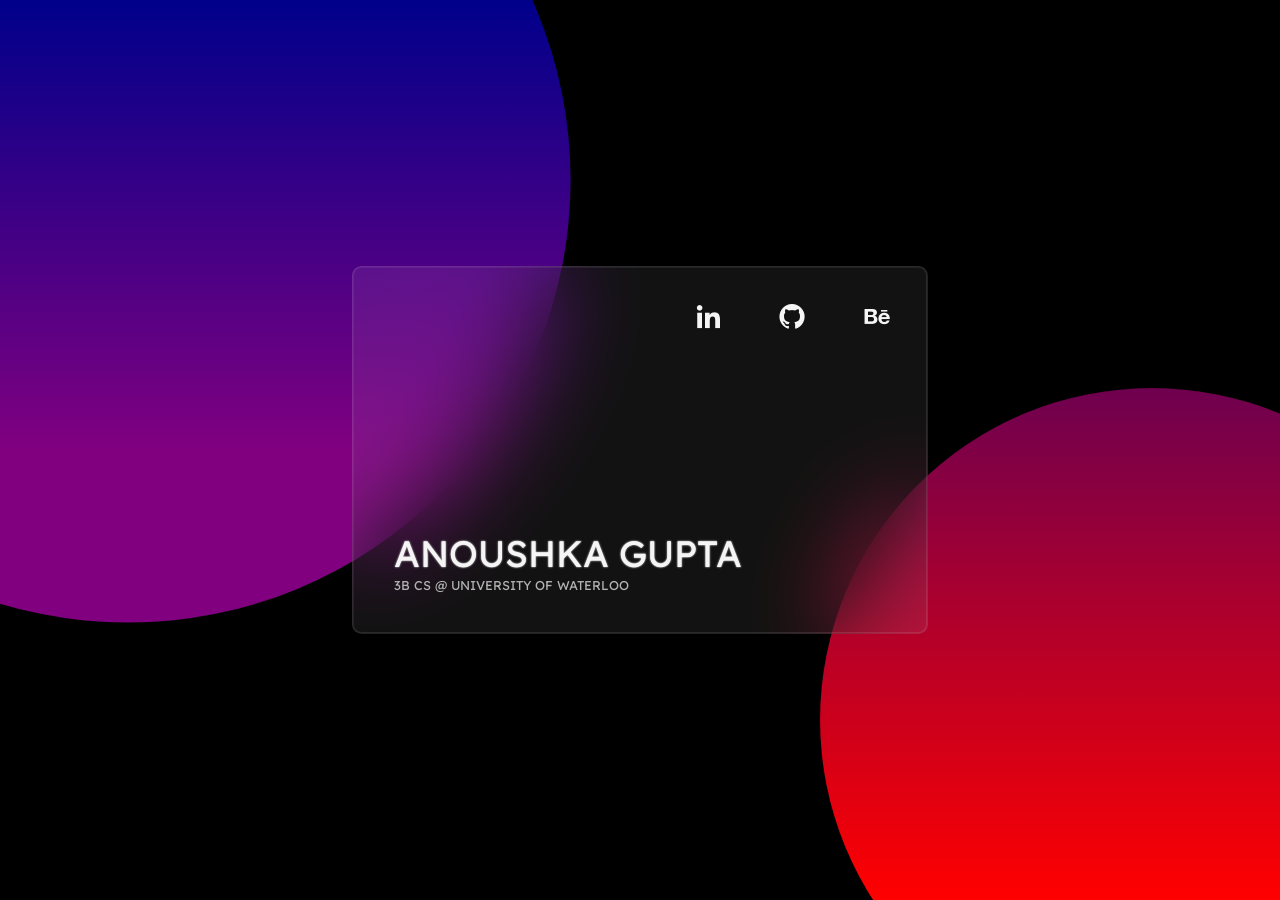
==== commit ec4e39b1: "scroll fix" ====
--- a/index.html
+++ b/index.html
@@ -3,7 +3,10 @@
 
 <head>
   <meta charset="UTF-8">
-  <meta name="viewport" content="width=device-width, initial-scale=1.0">
+  <meta name="viewport" content="height=device-height, 
+                      width=device-width, initial-scale=1.0, 
+                      minimum-scale=1.0, maximum-scale=1.0, 
+                      user-scalable=no, target-densitydpi=device-dpi">
   <title>Anoushka Gupta</title>
 
 
--- a/style2.css
+++ b/style2.css
@@ -52,7 +52,7 @@
 html{
   background-color: rgba(0, 0, 0, 0.95);
   /* background: #161623; */
-  /* overflow-y: hidden; */
+  overflow-y: hidden;
   box-sizing: border-box;
 }
 
@@ -99,7 +99,7 @@
 	left:0;
 	bottom: 0;
 	right: 0;
-  
+  /* ov erflow-y: hidden; */
 }
 
 .stars {
@@ -206,7 +206,7 @@
 -webkit-backdrop-filter: var(--card-blur);
 border: var(--card-border);
 
-border-radius: .7em;
+border-radius: .6em;
 
 width: 60vw;
 max-width: 508px;
@@ -272,7 +272,7 @@
 
 .project-container{
 
-  position:absolute;
+  /* position:absolute; */
 
   width: 100%;
   height: 100vh;
@@ -400,7 +400,7 @@
 
 .software-container h1{
   font-family: 'Lexend Deca', cursive;
-  font-size: 2em;
+  font-size: 1.5em;
   letter-spacing: 4px;
   line-height: 2em;
   /* text-transform: uppercase; */
@@ -410,7 +410,7 @@
 }
 
 .work-container{
-  position: absolute;
+  /* position: absolute; */
 
   height: 100vh;
   width: 100%;
@@ -558,6 +558,9 @@
     font-size: 1.9em;
   }
 
+  .software-container h1{
+    font-size: 2em;
+  }
 
 }
 
